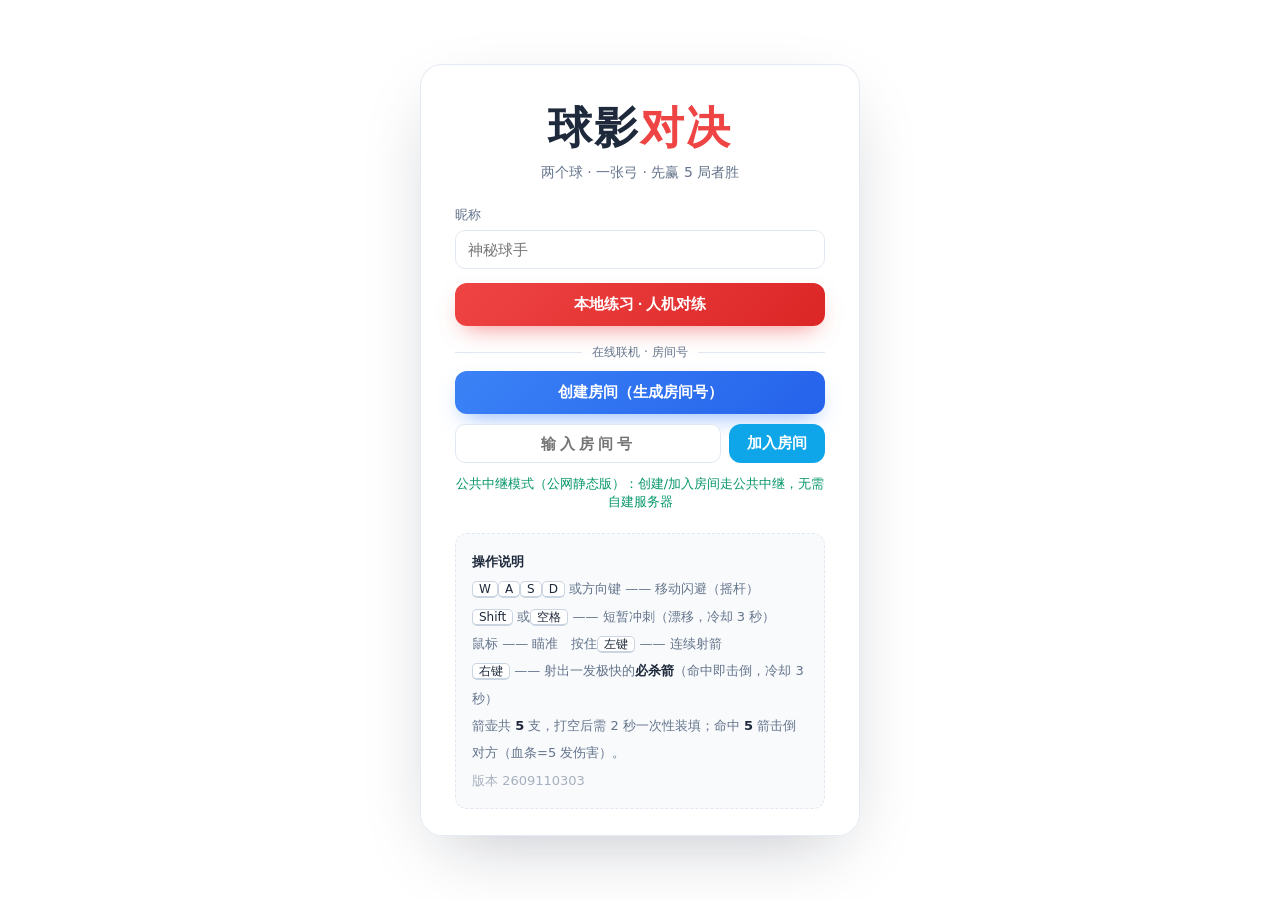
==== index.html @ 330176a6 "update index.html" ====
<!DOCTYPE html>
<html lang="zh-CN">
<head>
  <meta charset="UTF-8" />
  <meta name="viewport" content="width=device-width, initial-scale=1.0" />
  <title>球影对决 - 双人弓箭对决</title>
  <link rel="stylesheet" href="style.css?v=2609110303" />
  <link rel="icon" href="data:image/svg+xml,<svg xmlns='http://www.w3.org/2000/svg' viewBox='0 0 100 100'><circle cx='50' cy='50' r='42' fill='%23ef4444'/><circle cx='34' cy='38' r='7' fill='white'/><circle cx='36' cy='39' r='3.5' fill='%231e293b'/><circle cx='66' cy='38' r='7' fill='white'/><circle cx='64' cy='39' r='3.5' fill='%231e293b'/></svg>" />
</head>
<body>
  <canvas id="game"></canvas>

  <!-- ============ 游戏内 HUD ============ -->
  <div id="hud" class="hidden">
    <div class="score" id="scoreEl">
      <span class="red" id="scoreRed">0</span>
      <span class="colon">:</span>
      <span class="blue" id="scoreBlue">0</span>
      <span class="round" id="roundEl"></span>
    </div>

    <div class="pcard left" id="pcard0">
      <div class="pmeta"><span class="dot"></span><span class="pname" id="pname0"></span></div>
      <div class="hpbar"><div class="hpfill" id="hpfill0"></div></div>
      <div class="quiver" id="quiver0"></div>
      <div class="statusline"><span class="boosttag" id="boost0"></span><span class="snipetag" id="snipe0"></span></div>
    </div>
    <div class="pcard right" id="pcard1">
      <div class="pmeta"><span class="dot"></span><span class="pname" id="pname1"></span></div>
      <div class="hpbar"><div class="hpfill" id="hpfill1"></div></div>
      <div class="quiver" id="quiver1"></div>
      <div class="statusline"><span class="snipetag" id="snipe1"></span><span class="boosttag" id="boost1"></span></div>
    </div>

    <button id="btnQuit" class="topbtn quit" title="离开对局">退出</button>
    <button id="btnSnd" class="topbtn snd" title="开关音效">音效</button>
    <div class="aimTip">WASD 移动 · Shift 冲刺 · 鼠标瞄准 · 左键射箭 · 右键必杀</div>
    <!-- 网络状态：把"卡不卡"变成能看的数字（抖动越小越顺） -->
    <div class="netStat" id="netStat"></div>
  </div>

  <!-- ============ 中央提示 ============ -->
  <div id="centerWrap">
    <div id="countdown" class="big hidden"></div>
    <div id="banner" class="banner hidden"></div>
    <div id="toast" class="toast hidden"></div>
  </div>

  <!-- ============ 主菜单 ============ -->
  <div id="menu" class="screen">
    <div class="panel">
      <h1>球影<span class="hl">对决</span></h1>
      <p class="sub">两个球 · 一张弓 · 先赢 5 局者胜</p>

      <div class="field-row">
        <label class="field"><span>昵称</span><input id="nameIn" maxlength="10" placeholder="神秘球手" /></label>
      </div>

      <button id="btnPractice" class="primary">本地练习 · 人机对练</button>

      <div class="divider"><span>在线联机 · 房间号</span></div>

      <button id="btnCreate" class="accent">创建房间（生成房间号）</button>
      <div class="joinRow">
        <input id="roomIn" maxlength="5" placeholder="输入房间号" autocapitalize="characters" autocomplete="off" />
        <button id="btnJoin">加入房间</button>
      </div>

      <div id="netTip" class="netTip"></div>

      <div class="help">
        <b>操作说明</b><br />
        <kbd>W</kbd><kbd>A</kbd><kbd>S</kbd><kbd>D</kbd> 或方向键 —— 移动闪避（摇杆）<br />
        <kbd>Shift</kbd> 或<kbd>空格</kbd> —— 短暂冲刺（漂移，冷却 3 秒）<br />
        鼠标 —— 瞄准　按住<kbd>左键</kbd> —— 连续射箭<br />
        <kbd>右键</kbd> —— 射出一发极快的<b>必杀箭</b>（命中即击倒，冷却 3 秒）<br />
        箭壶共 <b>5</b> 支，打空后需 2 秒一次性装填；命中 <b>5</b> 箭击倒对方（血条=5 发伤害）。
      </div>
    </div>
  </div>

  <!-- ============ 房间大厅（创建/加入后） ============ -->
  <div id="lobby" class="screen hidden">
    <div class="panel wide">
      <div class="roomHead">
        <div>
          <h2>房间号</h2>
          <div class="roomCode" id="roomCode">-----</div>
        </div>
        <button id="btnCopyLink" class="secondary">复制邀请链接</button>
      </div>
      <div id="roster" class="roster"></div>
      <div id="lobbyHint" class="lobbyHint">把房间号或链接发给朋友，两位到齐并准备后即可开战。</div>
      <button id="btnReady" class="primary btnlg">准备</button>
      <button id="btnLeaveLobby" class="ghost">返回菜单</button>
    </div>
  </div>

  <script src="engine.js?v=2609110303"></script>
  <script src="render.js?v=2609110303"></script>
  <!-- 公共中继联机：mqtt.js 已放到本站同源目录。
       之前用的是国外 CDN（cdnjs），国内经常卡住/连不上，
       而它是阻塞脚本，会连带让 net-mqtt.js / game.js 都加载不了 → 页面按钮全失效。 -->
  <script src="mqtt.min.js?v=2609110303"></script>
  <!-- 浏览器直连（WebRTC 点对点）：两人之间直接传数据，不经过任何服务器 -->
  <script src="net-p2p.js?v=2609110303"></script>
  <script src="net-mqtt.js?v=2609110303"></script>
  <script src="game.js?v=2609110303"></script>
</body>
</html>
---- style.css ----
/* 球影对决 - 全局样式 */
* { margin: 0; padding: 0; box-sizing: border-box; }

:root {
  --red: #ef4444;
  --blue: #3b82f6;
  --ink: #1e293b;
  --muted: #64748b;
  --line: #e2e8f0;
  --card: rgba(255, 255, 255, 0.92);
}

html, body {
  width: 100%;
  height: 100%;
  overflow: hidden;
  background: #ffffff;
  font-family: "PingFang SC", "Microsoft YaHei", system-ui, -apple-system, sans-serif;
  color: var(--ink);
  user-select: none;
}

canvas#game {
  position: fixed;
  inset: 0;
  display: block;
  cursor: none; /* 游戏内用自绘准星 */
}

.hidden { display: none !important; }

/* ---------- 覆盖屏 ---------- */
.screen {
  position: fixed;
  inset: 0;
  display: flex;
  align-items: center;
  justify-content: center;
  background: rgba(255, 255, 255, 0.85);
  backdrop-filter: blur(8px);
  -webkit-backdrop-filter: blur(8px);
  z-index: 40;
}

.panel {
  width: min(440px, 92vw);
  max-height: 92vh;
  overflow: auto;
  background: var(--card);
  border: 1px solid rgba(226, 232, 240, 0.9);
  border-radius: 22px;
  box-shadow: 0 24px 70px -24px rgba(15, 23, 42, 0.28);
  padding: 34px 34px 26px;
  text-align: center;
}
.panel.wide { width: min(520px, 94vw); }

h1 { font-size: 44px; letter-spacing: 2px; margin-bottom: 2px; }
h1 .hl { color: var(--red); }
h2 { font-size: 15px; color: var(--muted); font-weight: 500; }
.sub { color: var(--muted); margin: 6px 0 24px; font-size: 14px; }

.field-row { text-align: left; margin-bottom: 14px; }
.field { display: flex; flex-direction: column; gap: 6px; font-size: 13px; color: var(--muted); }

input {
  font-size: 15px;
  padding: 10px 12px;
  border: 1.5px solid var(--line);
  border-radius: 10px;
  outline: none;
  background: #fff;
  color: var(--ink);
  transition: border-color .15s;
}
input:focus { border-color: #93c5fd; }

button {
  display: block;
  width: 100%;
  padding: 12px 14px;
  margin-top: 10px;
  font-size: 15px;
  font-weight: 600;
  border: none;
  border-radius: 12px;
  cursor: pointer;
  color: #fff;
  transition: transform .08s, filter .15s;
}
button:active { transform: translateY(1px) scale(.99); }
button:disabled { opacity: .5; cursor: not-allowed; }

.primary { background: linear-gradient(135deg, #ef4444, #dc2626); box-shadow: 0 10px 24px -10px rgba(239,68,68,.7); }
.primary:hover { filter: brightness(1.06); }
.accent { background: linear-gradient(135deg, #3b82f6, #2563eb); box-shadow: 0 10px 24px -10px rgba(59,130,246,.7); }
.accent:hover { filter: brightness(1.06); }
.secondary { background: linear-gradient(135deg, #10b981, #059669); }
.ghost { background: #fff; color: var(--ink); border: 1.5px solid var(--line); box-shadow: none; }
.ghost:hover { background: #f8fafc; }
button.btnlg { padding: 15px; font-size: 17px; }

.divider {
  display: flex; align-items: center; gap: 10px;
  margin: 18px 0 4px; color: var(--muted); font-size: 12px;
}
.divider::before, .divider::after { content: ""; flex: 1; height: 1px; background: var(--line); }

.joinRow { display: flex; gap: 8px; margin-top: 10px; }
.joinRow input { flex: 1; min-width: 0; text-transform: uppercase; text-align: center; letter-spacing: 4px; font-weight: 700; }
.joinRow button { width: auto; margin-top: 0; padding: 10px 18px; background: #0ea5e9; }

.netTip { margin-top: 12px; font-size: 13px; min-height: 18px; }
.netTip.err { color: var(--red); }
.netTip.ok { color: #059669; }

.help {
  margin-top: 22px;
  text-align: left;
  background: #f8fafc;
  border: 1px dashed var(--line);
  border-radius: 12px;
  padding: 14px 16px;
  font-size: 13px;
  line-height: 2.1;
  color: var(--muted);
}
.help b { color: var(--ink); }
kbd {
  background: #fff; border: 1px solid #cbd5e1; border-bottom-width: 2px;
  border-radius: 5px; padding: 0 6px; font-family: inherit; font-size: 12px;
  color: var(--ink);
}

/* ---------- 房间大厅 ---------- */
.roomHead { display: flex; align-items: center; justify-content: space-between; gap: 12px; margin-bottom: 20px; text-align: left; }
.roomHead h2 { margin-bottom: 6px; }
.roomCode {
  font-size: 40px; font-weight: 800; letter-spacing: 8px; color: var(--ink);
  font-family: "SF Mono", Consolas, monospace;
}
.roomHead .secondary { width: auto; margin-top: 0; padding: 10px 16px; font-size: 13px; }

.roster { display: flex; flex-direction: column; gap: 10px; margin: 6px 0 14px; }
.rrow {
  display: flex; align-items: center; gap: 12px;
  padding: 13px 16px; background: #f8fafc; border: 1.5px solid var(--line);
  border-radius: 14px; text-align: left;
}
.rrow .ballIcon { width: 30px; height: 30px; border-radius: 50%; flex: none; position: relative; }
.rrow .ballIcon::after {
  content: ""; position: absolute; left: 7px; top: 6px;
  width: 9px; height: 9px; border-radius: 50%; background: #fff; opacity: .8;
}
.rrow .rinfo { flex: 1; min-width: 0; }
.rrow .rname { font-weight: 700; font-size: 15px; }
.rrow .rsub { font-size: 12px; color: var(--muted); }
.rrow .rstate { font-size: 13px; font-weight: 600; white-space: nowrap; }
.rrow .rstate.ready { color: #fff; background: #10b981; padding: 4px 10px; border-radius: 999px; }
.rrow .rstate.not { color: var(--muted); }
.rrow .rstate.wait { color: #0ea5e9; }
.rrow .tag-you { color: var(--ink); background: #e2e8f0; padding: 4px 10px; border-radius: 999px; }

.lobbyHint { font-size: 13px; color: var(--muted); margin: 4px 0 8px; line-height: 1.7; }
.hostNote { margin-top: 8px; padding: 7px 10px; border-radius: 8px; background: #fef3c7; color: #92400e; font-weight: 600; }

/* ---------- HUD ---------- */
#hud { position: fixed; inset: 0; pointer-events: none; z-index: 20; }
#hud button { pointer-events: auto; }

.score {
  position: absolute; top: 18px; left: 50%; transform: translateX(-50%);
  display: flex; align-items: baseline; gap: 14px;
  background: rgba(255,255,255,.85); border: 1px solid var(--line);
  padding: 8px 22px; border-radius: 999px;
  font-weight: 800; font-size: 26px;
  box-shadow: 0 8px 24px -14px rgba(15,23,42,.25);
}
.score .red { color: var(--red); }
.score .blue { color: var(--blue); }
.score .round { font-size: 12px; color: var(--muted); font-weight: 500; margin-left: 4px; }
.score .colon { font-weight: 300; }

.pcard {
  position: absolute; bottom: 20px;
  width: 240px; padding: 10px 12px;
  background: rgba(255,255,255,.9);
  border: 1px solid var(--line);
  border-radius: 14px;
  box-shadow: 0 10px 26px -16px rgba(15,23,42,.3);
  text-align: left;
}
.pcard.left { left: 18px; }
.pcard.right { right: 18px; }
.pcard.left .dot { background: var(--red); }
.pcard.right .dot { background: var(--blue); }
.pmeta { display: flex; align-items: center; gap: 8px; margin-bottom: 6px; }
.dot { width: 11px; height: 11px; border-radius: 50%; display: inline-block; }
.pname { font-weight: 700; font-size: 14px; max-width: 150px; overflow: hidden; text-overflow: ellipsis; white-space: nowrap; }

.hpbar { height: 10px; background: #e2e8f0; border-radius: 999px; overflow: hidden; }
.hpfill { height: 100%; width: 100%; border-radius: 999px; transition: width .12s; }
.pcard.left .hpfill { background: linear-gradient(90deg,#f87171,#dc2626); }
.pcard.right .hpfill { background: linear-gradient(90deg,#60a5fa,#2563eb); }

.statusline { display: flex; gap: 5px; margin-top: 5px; align-items: center; justify-content: flex-start; }
.pcard.right .statusline { justify-content: flex-end; }

.boosttag { font-size: 11px; font-weight: 600; border-radius: 6px; padding: 1px 6px; display: inline-block; white-space: nowrap; }
.boosttag.ok { color: #0f766e; background: #ccfbf1; }
.boosttag.cd { color: var(--muted); background: #f1f5f9; }
.boosttag.on { color: #1d4ed8; background: #dbeafe; animation: boostBlink .18s ease-in-out infinite; }
@keyframes boostBlink { 0%,100% { opacity: 1; } 50% { opacity: .55; } }

.snipetag { font-size: 11px; font-weight: 600; border-radius: 6px; padding: 1px 6px; display: inline-block; white-space: nowrap; }
.snipetag.ok { color: #92400e; background: #fde68a; }
.snipetag.cd { color: var(--muted); background: #f1f5f9; }

.quiver { display: flex; gap: 5px; margin-top: 6px; align-items: center; }
.quiver .qtitle { font-size: 11px; color: var(--muted); margin-right: 2px; white-space: nowrap; }
.qpip { width: 16px; height: 8px; border-radius: 3px; background: #e2e8f0; transform: skewX(-18deg); }
.qpip.full { background: #b45309; }
.qpip.reload { background: #38bdf8; animation: reloadBlink .5s ease-in-out infinite; }
.qcount { font-size: 11px; font-weight: 700; color: #0ea5e9; margin-left: 4px; font-variant-numeric: tabular-nums; }
@keyframes reloadBlink { 0%,100% { opacity: .35; } 50% { opacity: 1; } }
.pcard.right .quiver { flex-direction: row-reverse; }
.pcard.right .qtitle { order: 10; }
.pcard.right .qcount { order: 20; }

.topbtn {
  position: absolute; top: 18px; width: auto; margin: 0;
  padding: 7px 14px; font-size: 13px; border-radius: 999px;
  background: rgba(255,255,255,.9); border: 1px solid var(--line); color: var(--ink);
  box-shadow: 0 6px 18px -12px rgba(15,23,42,.3);
}
.topbtn.quit { right: 18px; }
.topbtn.quit:hover { background: #fee2e2; border-color: #fca5a5; }
.topbtn.snd { right: 92px; }
.topbtn.off { color: var(--muted); background: #f1f5f9; }

.aimTip {
  position: absolute; bottom: 150px; left: 50%; transform: translateX(-50%);
  font-size: 12px; color: var(--muted);
  background: rgba(255,255,255,.7); padding: 4px 14px; border-radius: 999px;
  border: 1px solid var(--line);
}

/* 网络状态小条（左上角） */
.netStat {
  position: absolute; top: 18px; left: 18px; display: none;
  font-size: 12px; font-weight: 700; color: #475569;
  background: rgba(255,255,255,.92); border: 1px solid var(--line);
  padding: 7px 13px; border-radius: 12px;
  font-variant-numeric: tabular-nums; line-height: 1.6;
  white-space: pre-line; min-width: 210px;
  box-shadow: 0 6px 18px -12px rgba(15,23,42,.3);
}
.netStat.ok { color: #15803d; border-color: #86efac; background: rgba(240,253,244,.95); }
.netStat.mid { color: #b45309; border-color: #fcd34d; background: rgba(255,251,235,.95); }
.netStat.bad { color: #b91c1c; border-color: #fca5a5; background: rgba(254,242,242,.95); }

/* ---------- 中央提示 ---------- */
#centerWrap { position: fixed; inset: 0; pointer-events: none; z-index: 30; }

/* 倒计时数字（限定 id，避免与其他元素的 class 冲突） */
#countdown {
  position: absolute; top: 44%; left: 50%;
  transform: translate(-50%, -50%);
  font-size: 130px; font-weight: 900;
  color: rgba(30, 41, 59, 0.82);
  text-shadow: 0 12px 40px rgba(15,23,42,.12);
  animation: pop .35s ease-out;
}
#countdown.go { color: #059669; }

.banner {
  position: absolute; top: 46%; left: 50%;
  transform: translate(-50%, -50%);
  text-align: center;
  animation: pop .3s ease-out;
  width: max-content;
  max-width: 90vw;
}
.banner .b-title { font-size: 54px; font-weight: 900; color: var(--ink); line-height: 1.15; }
.banner .b-title.red { color: var(--red); }
.banner .b-title.blue { color: var(--blue); }
.banner .b-sub { margin-top: 10px; font-size: 22px; font-weight: 600; color: var(--muted); }
.banner .b-scores { margin-top: 8px; font-size: 18px; color: var(--muted); }

.toast {
  position: absolute; top: 120px; left: 50%;
  transform: translateX(-50%);
  font-size: 15px; font-weight: 600;
  background: rgba(15,23,42,.82); color: #fff;
  padding: 10px 20px; border-radius: 12px;
  animation: pop .25s ease-out;
}

@keyframes pop {
  from { opacity: 0; transform: translate(-50%, -40%) scale(.82); }
  to   { opacity: 1; transform: translate(-50%, -50%) scale(1); }
}
.banner { transform: translate(-50%, -50%); }
.toast { animation: toastIn .25s ease-out; }
@keyframes toastIn {
  from { opacity: 0; transform: translate(-50%, -10px); }
  to   { opacity: 1; transform: translate(-50%, 0); }
}

/* 响应式 */
@media (max-width: 720px) {
  .pcard { width: 170px; }
  .aimTip { display: none; }
  #countdown { font-size: 90px; }
  .banner .b-title { font-size: 36px; }
  .score { font-size: 20px; padding: 6px 14px; gap: 8px; }
  h1 { font-size: 34px; }
}
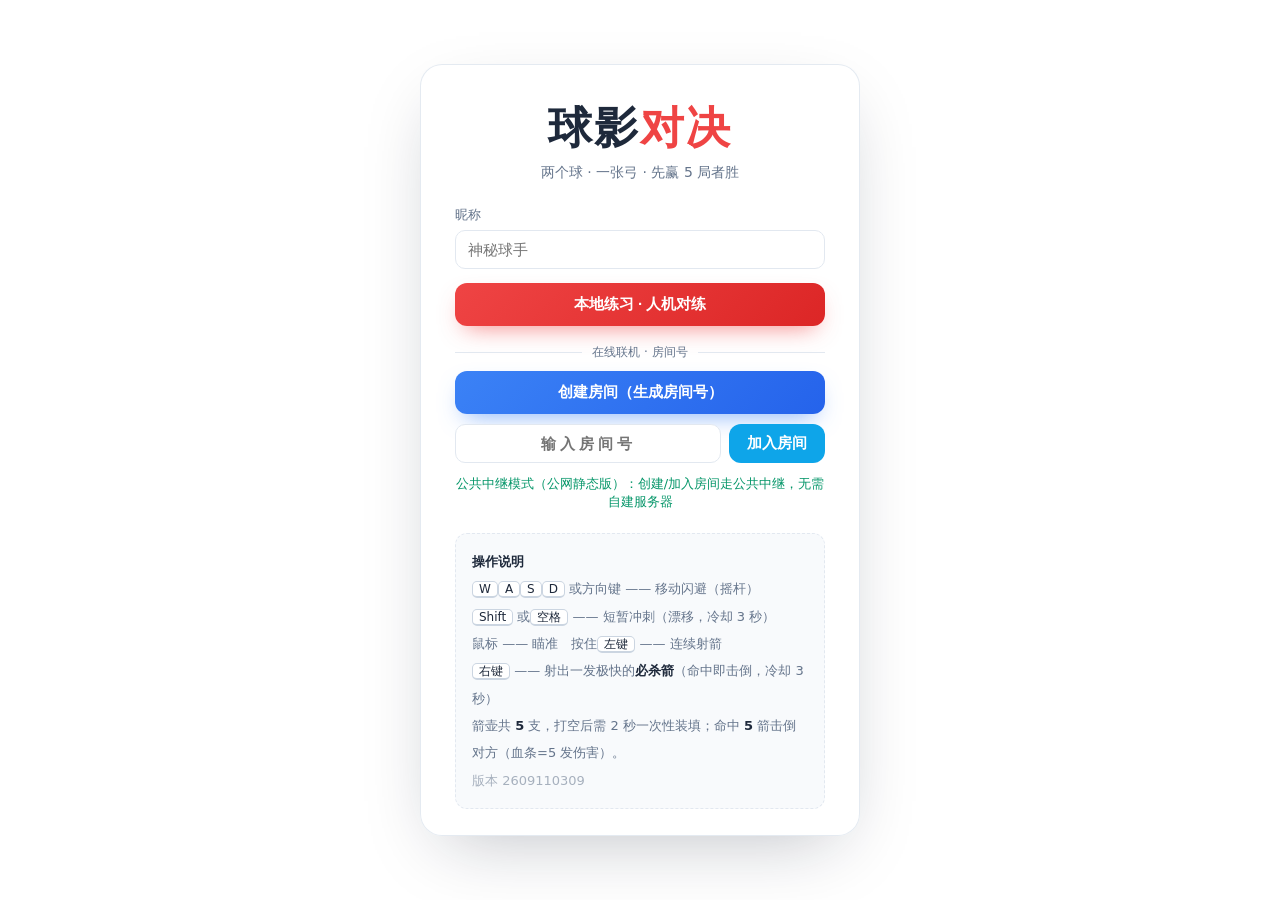
==== commit 65ab10e1: "update index.html" ====
--- a/index.html
+++ b/index.html
@@ -4,7 +4,7 @@
   <meta charset="UTF-8" />
   <meta name="viewport" content="width=device-width, initial-scale=1.0" />
   <title>球影对决 - 双人弓箭对决</title>
-  <link rel="stylesheet" href="style.css?v=2609110303" />
+  <link rel="stylesheet" href="style.css?v=2609110309" />
   <link rel="icon" href="data:image/svg+xml,<svg xmlns='http://www.w3.org/2000/svg' viewBox='0 0 100 100'><circle cx='50' cy='50' r='42' fill='%23ef4444'/><circle cx='34' cy='38' r='7' fill='white'/><circle cx='36' cy='39' r='3.5' fill='%231e293b'/><circle cx='66' cy='38' r='7' fill='white'/><circle cx='64' cy='39' r='3.5' fill='%231e293b'/></svg>" />
 </head>
 <body>
@@ -96,15 +96,15 @@
     </div>
   </div>
 
-  <script src="engine.js?v=2609110303"></script>
-  <script src="render.js?v=2609110303"></script>
+  <script src="engine.js?v=2609110309"></script>
+  <script src="render.js?v=2609110309"></script>
   <!-- 公共中继联机：mqtt.js 已放到本站同源目录。
        之前用的是国外 CDN（cdnjs），国内经常卡住/连不上，
        而它是阻塞脚本，会连带让 net-mqtt.js / game.js 都加载不了 → 页面按钮全失效。 -->
-  <script src="mqtt.min.js?v=2609110303"></script>
+  <script src="mqtt.min.js?v=2609110309"></script>
   <!-- 浏览器直连（WebRTC 点对点）：两人之间直接传数据，不经过任何服务器 -->
-  <script src="net-p2p.js?v=2609110303"></script>
-  <script src="net-mqtt.js?v=2609110303"></script>
-  <script src="game.js?v=2609110303"></script>
+  <script src="net-p2p.js?v=2609110309"></script>
+  <script src="net-mqtt.js?v=2609110309"></script>
+  <script src="game.js?v=2609110309"></script>
 </body>
 </html>
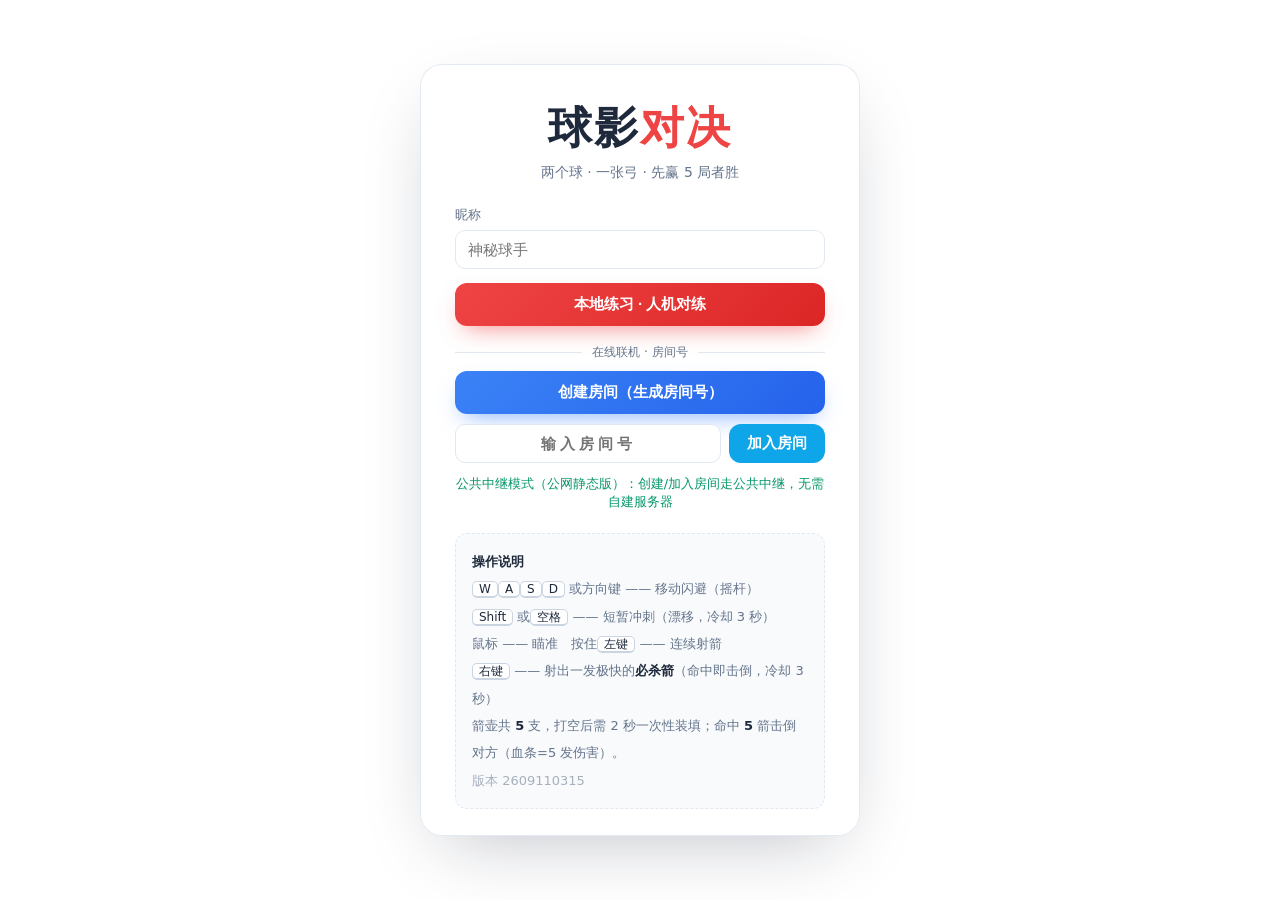
==== commit fd0c85c9: "update index.html" ====
--- a/index.html
+++ b/index.html
@@ -4,7 +4,7 @@
   <meta charset="UTF-8" />
   <meta name="viewport" content="width=device-width, initial-scale=1.0" />
   <title>球影对决 - 双人弓箭对决</title>
-  <link rel="stylesheet" href="style.css?v=2609110309" />
+  <link rel="stylesheet" href="style.css?v=2609110315" />
   <link rel="icon" href="data:image/svg+xml,<svg xmlns='http://www.w3.org/2000/svg' viewBox='0 0 100 100'><circle cx='50' cy='50' r='42' fill='%23ef4444'/><circle cx='34' cy='38' r='7' fill='white'/><circle cx='36' cy='39' r='3.5' fill='%231e293b'/><circle cx='66' cy='38' r='7' fill='white'/><circle cx='64' cy='39' r='3.5' fill='%231e293b'/></svg>" />
 </head>
 <body>
@@ -96,15 +96,15 @@
     </div>
   </div>
 
-  <script src="engine.js?v=2609110309"></script>
-  <script src="render.js?v=2609110309"></script>
+  <script src="engine.js?v=2609110315"></script>
+  <script src="render.js?v=2609110315"></script>
   <!-- 公共中继联机：mqtt.js 已放到本站同源目录。
        之前用的是国外 CDN（cdnjs），国内经常卡住/连不上，
        而它是阻塞脚本，会连带让 net-mqtt.js / game.js 都加载不了 → 页面按钮全失效。 -->
-  <script src="mqtt.min.js?v=2609110309"></script>
+  <script src="mqtt.min.js?v=2609110315"></script>
   <!-- 浏览器直连（WebRTC 点对点）：两人之间直接传数据，不经过任何服务器 -->
-  <script src="net-p2p.js?v=2609110309"></script>
-  <script src="net-mqtt.js?v=2609110309"></script>
-  <script src="game.js?v=2609110309"></script>
+  <script src="net-p2p.js?v=2609110315"></script>
+  <script src="net-mqtt.js?v=2609110315"></script>
+  <script src="game.js?v=2609110315"></script>
 </body>
 </html>
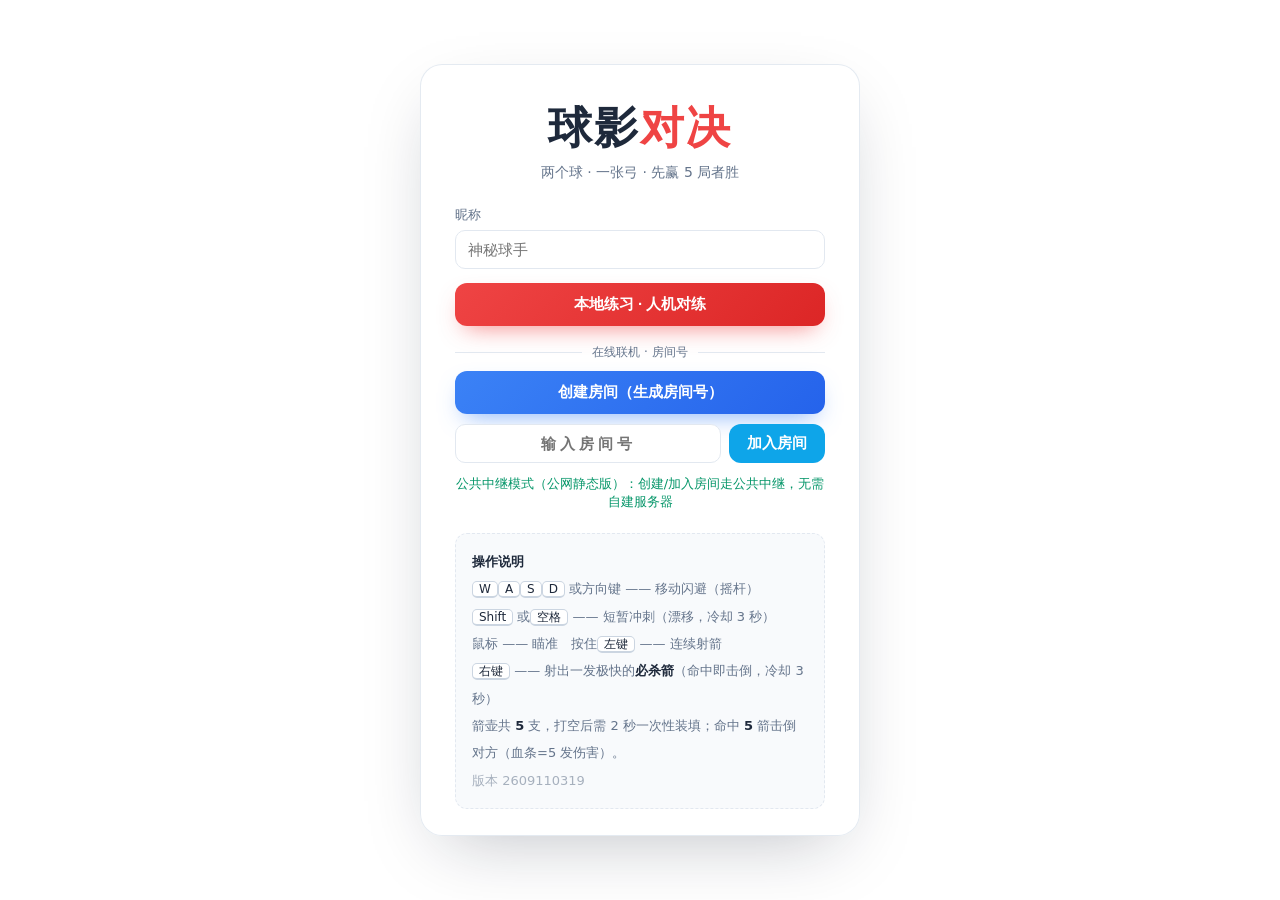
==== commit 29a3276e: "update index.html" ====
--- a/index.html
+++ b/index.html
@@ -4,7 +4,7 @@
   <meta charset="UTF-8" />
   <meta name="viewport" content="width=device-width, initial-scale=1.0" />
   <title>球影对决 - 双人弓箭对决</title>
-  <link rel="stylesheet" href="style.css?v=2609110315" />
+  <link rel="stylesheet" href="style.css?v=2609110319" />
   <link rel="icon" href="data:image/svg+xml,<svg xmlns='http://www.w3.org/2000/svg' viewBox='0 0 100 100'><circle cx='50' cy='50' r='42' fill='%23ef4444'/><circle cx='34' cy='38' r='7' fill='white'/><circle cx='36' cy='39' r='3.5' fill='%231e293b'/><circle cx='66' cy='38' r='7' fill='white'/><circle cx='64' cy='39' r='3.5' fill='%231e293b'/></svg>" />
 </head>
 <body>
@@ -96,15 +96,15 @@
     </div>
   </div>
 
-  <script src="engine.js?v=2609110315"></script>
-  <script src="render.js?v=2609110315"></script>
+  <script src="engine.js?v=2609110319"></script>
+  <script src="render.js?v=2609110319"></script>
   <!-- 公共中继联机：mqtt.js 已放到本站同源目录。
        之前用的是国外 CDN（cdnjs），国内经常卡住/连不上，
        而它是阻塞脚本，会连带让 net-mqtt.js / game.js 都加载不了 → 页面按钮全失效。 -->
-  <script src="mqtt.min.js?v=2609110315"></script>
+  <script src="mqtt.min.js?v=2609110319"></script>
   <!-- 浏览器直连（WebRTC 点对点）：两人之间直接传数据，不经过任何服务器 -->
-  <script src="net-p2p.js?v=2609110315"></script>
-  <script src="net-mqtt.js?v=2609110315"></script>
-  <script src="game.js?v=2609110315"></script>
+  <script src="net-p2p.js?v=2609110319"></script>
+  <script src="net-mqtt.js?v=2609110319"></script>
+  <script src="game.js?v=2609110319"></script>
 </body>
 </html>
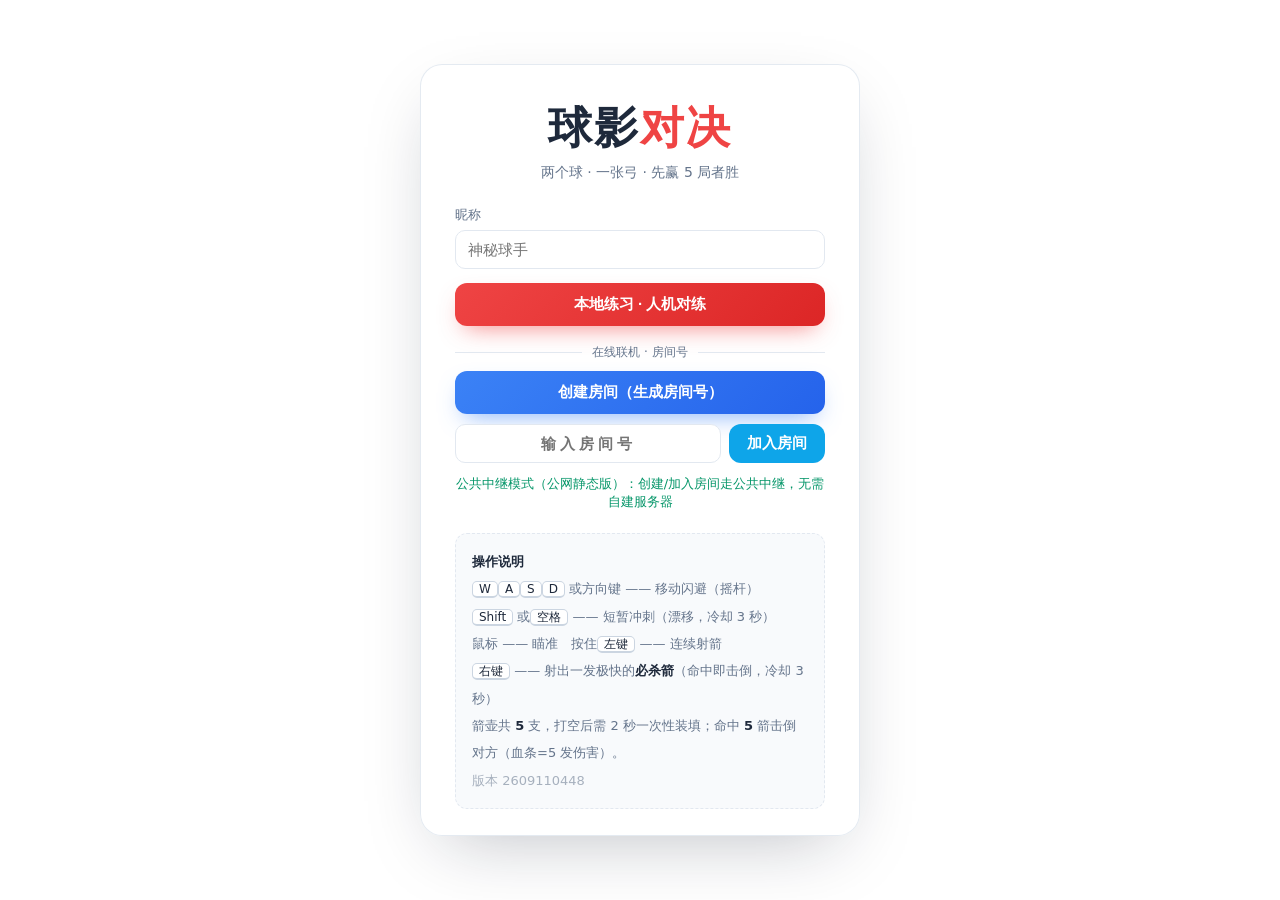
==== commit 493598c7: "update index.html" ====
--- a/index.html
+++ b/index.html
@@ -4,7 +4,7 @@
   <meta charset="UTF-8" />
   <meta name="viewport" content="width=device-width, initial-scale=1.0" />
   <title>球影对决 - 双人弓箭对决</title>
-  <link rel="stylesheet" href="style.css?v=2609110319" />
+  <link rel="stylesheet" href="style.css?v=2609110448" />
   <link rel="icon" href="data:image/svg+xml,<svg xmlns='http://www.w3.org/2000/svg' viewBox='0 0 100 100'><circle cx='50' cy='50' r='42' fill='%23ef4444'/><circle cx='34' cy='38' r='7' fill='white'/><circle cx='36' cy='39' r='3.5' fill='%231e293b'/><circle cx='66' cy='38' r='7' fill='white'/><circle cx='64' cy='39' r='3.5' fill='%231e293b'/></svg>" />
 </head>
 <body>
@@ -96,15 +96,15 @@
     </div>
   </div>
 
-  <script src="engine.js?v=2609110319"></script>
-  <script src="render.js?v=2609110319"></script>
+  <script src="engine.js?v=2609110448"></script>
+  <script src="render.js?v=2609110448"></script>
   <!-- 公共中继联机：mqtt.js 已放到本站同源目录。
        之前用的是国外 CDN（cdnjs），国内经常卡住/连不上，
        而它是阻塞脚本，会连带让 net-mqtt.js / game.js 都加载不了 → 页面按钮全失效。 -->
-  <script src="mqtt.min.js?v=2609110319"></script>
+  <script src="mqtt.min.js?v=2609110448"></script>
   <!-- 浏览器直连（WebRTC 点对点）：两人之间直接传数据，不经过任何服务器 -->
-  <script src="net-p2p.js?v=2609110319"></script>
-  <script src="net-mqtt.js?v=2609110319"></script>
-  <script src="game.js?v=2609110319"></script>
+  <script src="net-p2p.js?v=2609110448"></script>
+  <script src="net-mqtt.js?v=2609110448"></script>
+  <script src="game.js?v=2609110448"></script>
 </body>
 </html>
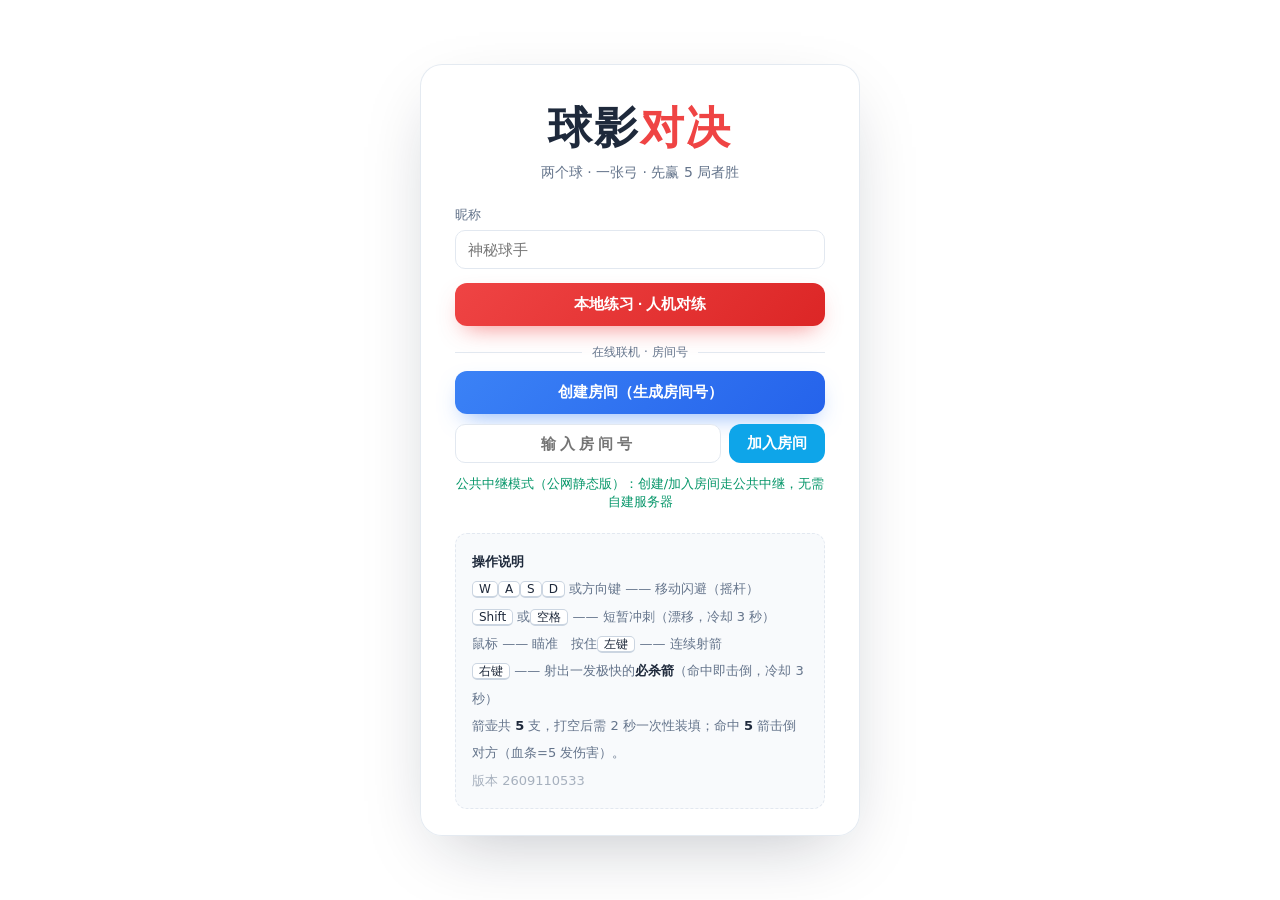
==== commit 76ae857b: "update index.html" ====
--- a/index.html
+++ b/index.html
@@ -4,7 +4,7 @@
   <meta charset="UTF-8" />
   <meta name="viewport" content="width=device-width, initial-scale=1.0" />
   <title>球影对决 - 双人弓箭对决</title>
-  <link rel="stylesheet" href="style.css?v=2609110448" />
+  <link rel="stylesheet" href="style.css?v=2609110533" />
   <link rel="icon" href="data:image/svg+xml,<svg xmlns='http://www.w3.org/2000/svg' viewBox='0 0 100 100'><circle cx='50' cy='50' r='42' fill='%23ef4444'/><circle cx='34' cy='38' r='7' fill='white'/><circle cx='36' cy='39' r='3.5' fill='%231e293b'/><circle cx='66' cy='38' r='7' fill='white'/><circle cx='64' cy='39' r='3.5' fill='%231e293b'/></svg>" />
 </head>
 <body>
@@ -96,15 +96,15 @@
     </div>
   </div>
 
-  <script src="engine.js?v=2609110448"></script>
-  <script src="render.js?v=2609110448"></script>
+  <script src="engine.js?v=2609110533"></script>
+  <script src="render.js?v=2609110533"></script>
   <!-- 公共中继联机：mqtt.js 已放到本站同源目录。
        之前用的是国外 CDN（cdnjs），国内经常卡住/连不上，
        而它是阻塞脚本，会连带让 net-mqtt.js / game.js 都加载不了 → 页面按钮全失效。 -->
-  <script src="mqtt.min.js?v=2609110448"></script>
+  <script src="mqtt.min.js?v=2609110533"></script>
   <!-- 浏览器直连（WebRTC 点对点）：两人之间直接传数据，不经过任何服务器 -->
-  <script src="net-p2p.js?v=2609110448"></script>
-  <script src="net-mqtt.js?v=2609110448"></script>
-  <script src="game.js?v=2609110448"></script>
+  <script src="net-p2p.js?v=2609110533"></script>
+  <script src="net-mqtt.js?v=2609110533"></script>
+  <script src="game.js?v=2609110533"></script>
 </body>
 </html>
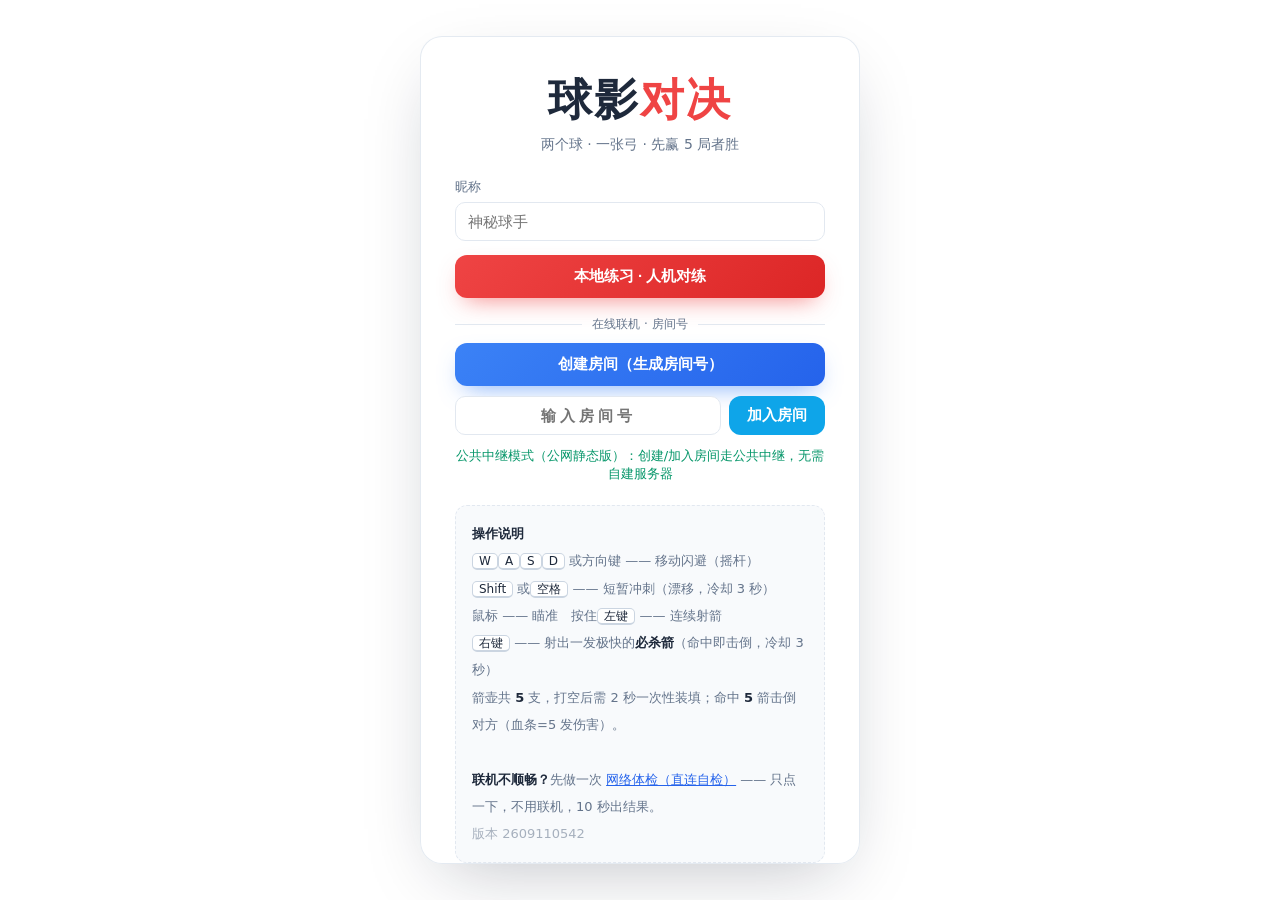
==== commit f49a84a3: "update index.html" ====
--- a/index.html
+++ b/index.html
@@ -4,7 +4,7 @@
   <meta charset="UTF-8" />
   <meta name="viewport" content="width=device-width, initial-scale=1.0" />
   <title>球影对决 - 双人弓箭对决</title>
-  <link rel="stylesheet" href="style.css?v=2609110533" />
+  <link rel="stylesheet" href="style.css?v=2609110542" />
   <link rel="icon" href="data:image/svg+xml,<svg xmlns='http://www.w3.org/2000/svg' viewBox='0 0 100 100'><circle cx='50' cy='50' r='42' fill='%23ef4444'/><circle cx='34' cy='38' r='7' fill='white'/><circle cx='36' cy='39' r='3.5' fill='%231e293b'/><circle cx='66' cy='38' r='7' fill='white'/><circle cx='64' cy='39' r='3.5' fill='%231e293b'/></svg>" />
 </head>
 <body>
@@ -75,6 +75,9 @@
         鼠标 —— 瞄准　按住<kbd>左键</kbd> —— 连续射箭<br />
         <kbd>右键</kbd> —— 射出一发极快的<b>必杀箭</b>（命中即击倒，冷却 3 秒）<br />
         箭壶共 <b>5</b> 支，打空后需 2 秒一次性装填；命中 <b>5</b> 箭击倒对方（血条=5 发伤害）。
+        <br /><br /><b>联机不顺畅？</b>先做一次
+        <a href="net-check.html" target="_blank" style="color:#2563eb;text-decoration:underline">网络体检（直连自检）</a>
+        —— 只点一下，不用联机，10 秒出结果。
       </div>
     </div>
   </div>
@@ -96,15 +99,15 @@
     </div>
   </div>
 
-  <script src="engine.js?v=2609110533"></script>
-  <script src="render.js?v=2609110533"></script>
+  <script src="engine.js?v=2609110542"></script>
+  <script src="render.js?v=2609110542"></script>
   <!-- 公共中继联机：mqtt.js 已放到本站同源目录。
        之前用的是国外 CDN（cdnjs），国内经常卡住/连不上，
        而它是阻塞脚本，会连带让 net-mqtt.js / game.js 都加载不了 → 页面按钮全失效。 -->
-  <script src="mqtt.min.js?v=2609110533"></script>
+  <script src="mqtt.min.js?v=2609110542"></script>
   <!-- 浏览器直连（WebRTC 点对点）：两人之间直接传数据，不经过任何服务器 -->
-  <script src="net-p2p.js?v=2609110533"></script>
-  <script src="net-mqtt.js?v=2609110533"></script>
-  <script src="game.js?v=2609110533"></script>
+  <script src="net-p2p.js?v=2609110542"></script>
+  <script src="net-mqtt.js?v=2609110542"></script>
+  <script src="game.js?v=2609110542"></script>
 </body>
 </html>
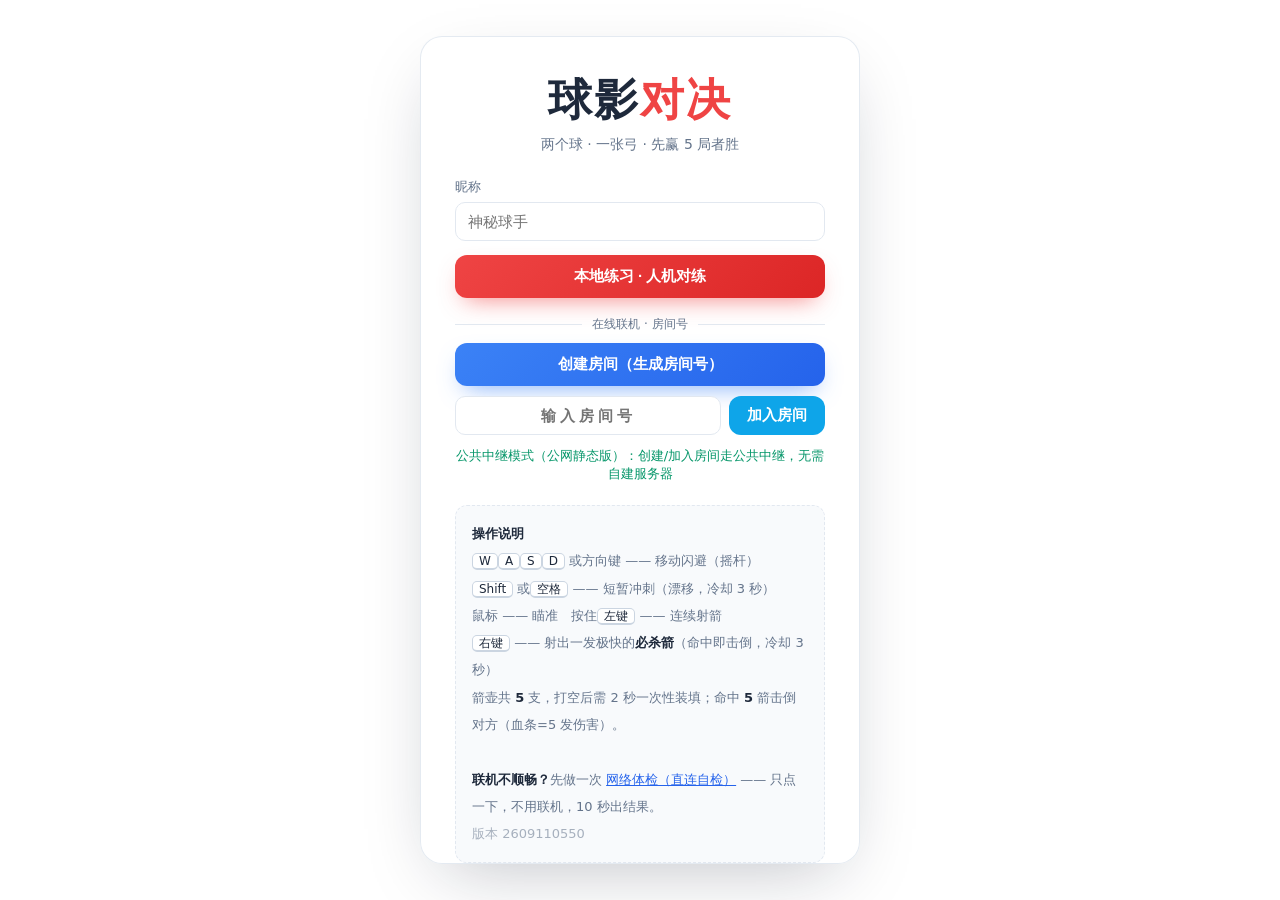
==== commit c6491bc9: "update index.html" ====
--- a/index.html
+++ b/index.html
@@ -4,7 +4,7 @@
   <meta charset="UTF-8" />
   <meta name="viewport" content="width=device-width, initial-scale=1.0" />
   <title>球影对决 - 双人弓箭对决</title>
-  <link rel="stylesheet" href="style.css?v=2609110542" />
+  <link rel="stylesheet" href="style.css?v=2609110550" />
   <link rel="icon" href="data:image/svg+xml,<svg xmlns='http://www.w3.org/2000/svg' viewBox='0 0 100 100'><circle cx='50' cy='50' r='42' fill='%23ef4444'/><circle cx='34' cy='38' r='7' fill='white'/><circle cx='36' cy='39' r='3.5' fill='%231e293b'/><circle cx='66' cy='38' r='7' fill='white'/><circle cx='64' cy='39' r='3.5' fill='%231e293b'/></svg>" />
 </head>
 <body>
@@ -99,15 +99,15 @@
     </div>
   </div>
 
-  <script src="engine.js?v=2609110542"></script>
-  <script src="render.js?v=2609110542"></script>
+  <script src="engine.js?v=2609110550"></script>
+  <script src="render.js?v=2609110550"></script>
   <!-- 公共中继联机：mqtt.js 已放到本站同源目录。
        之前用的是国外 CDN（cdnjs），国内经常卡住/连不上，
        而它是阻塞脚本，会连带让 net-mqtt.js / game.js 都加载不了 → 页面按钮全失效。 -->
-  <script src="mqtt.min.js?v=2609110542"></script>
+  <script src="mqtt.min.js?v=2609110550"></script>
   <!-- 浏览器直连（WebRTC 点对点）：两人之间直接传数据，不经过任何服务器 -->
-  <script src="net-p2p.js?v=2609110542"></script>
-  <script src="net-mqtt.js?v=2609110542"></script>
-  <script src="game.js?v=2609110542"></script>
+  <script src="net-p2p.js?v=2609110550"></script>
+  <script src="net-mqtt.js?v=2609110550"></script>
+  <script src="game.js?v=2609110550"></script>
 </body>
 </html>
